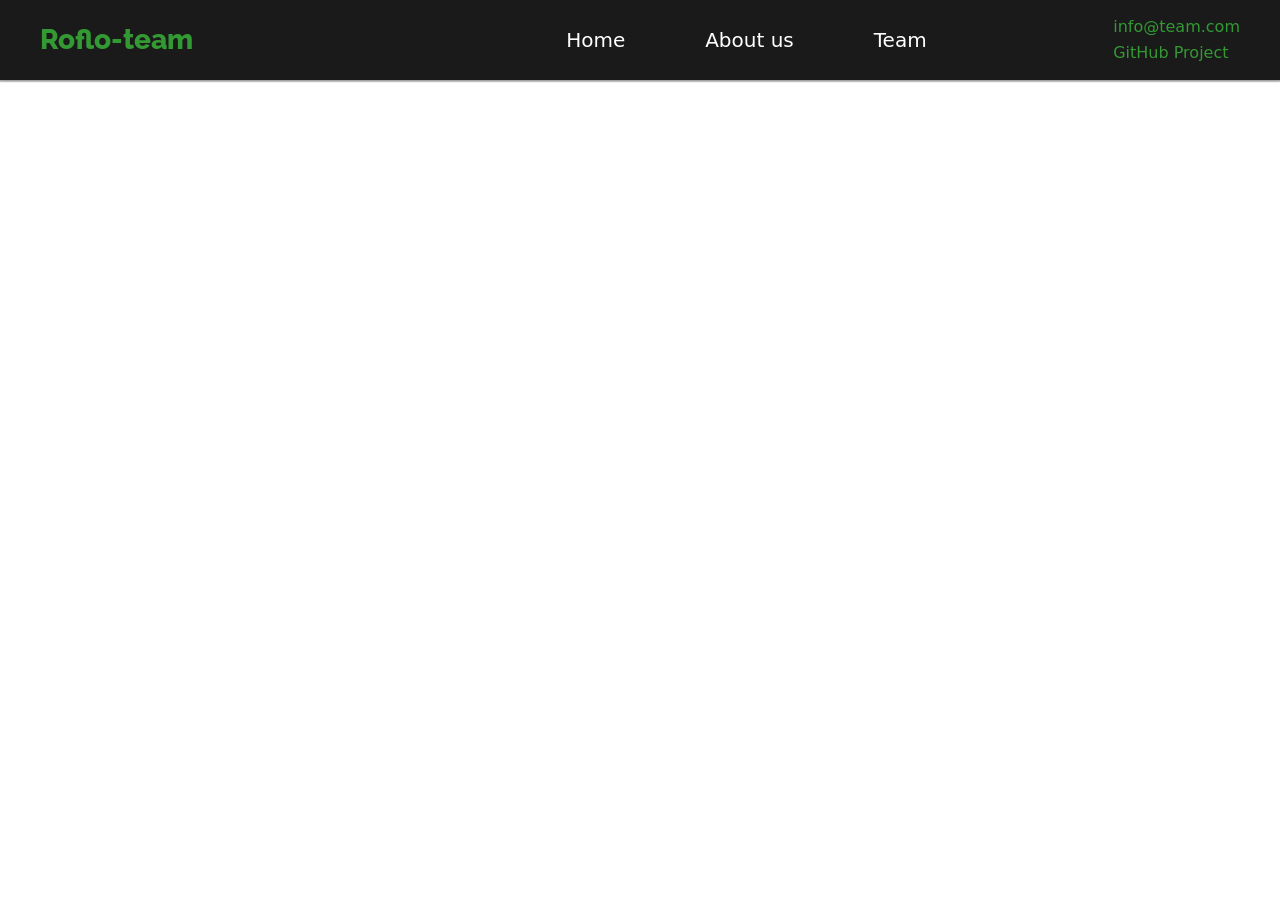
==== src/public/pages/about.html @ a8cd9650 "header" ====
<!DOCTYPE html>
<html lang="en">
<head>
    <meta charset="UTF-8">
    <meta http-equiv="X-UA-Compatible" content="IE=edge">
    <meta name="viewport" content="width=device-width, initial-scale=1.0">
    <link rel="stylesheet"
        href="https://cdnjs.cloudflare.com/ajax/libs/modern-normalize/1.0.0/modern-normalize.min.css" />
    <link rel="preconnect" href="https://fonts.googleapis.com">
    <link rel="preconnect" href="https://fonts.gstatic.com" crossorigin>
    <link href="https://fonts.googleapis.com/css2?family=Raleway:wght@800&family=Roboto:wght@400;500;700&display=swap"
        rel="stylesheet">
    <link rel="stylesheet" href="../css/style.css">
    <title>Our team</title>
</head>
<body>
    <header class="page-header">
        <div class="container mobile-header">
            <a href="/" class="logo">
                <span>Roflo-team</span>
            </a>
        
            <button type="button" class="menu-open-btn" aria-expanded="false" aria-controls="mobile-menu">
                <svg class="menu-icon" viewBox="0 0 32 22">
                    <use href="../images/icons.svg#icon-adid"></use>
                </svg>
            </button>
        </div>
    
        <div class="container header-container desktop-header">
            <a href="/" class="logo">
                <span>Roflo-team</span>
            </a>
        
            <nav class="navigation">
                <ul class="nav-list">
                    <li class="nav-item"><a href="/" class="nav-link">Home</a></li>
                    <li class="nav-item"><a href="/about" class="nav-link">About us</a></li>
                    <li class="nav-item"><a href="/team" class="nav-link">Team</a></li>
                </ul>
            </nav>
        
            <div class="contacts">
                <ul class="contacts-list">
                    <li class="contacts-item"><a href="mailto:info@team.com" class="contact-link">info@team.com</a></li>
                    <li class="contacts-item"><a href="https://github.com/" target="_blank" class="contact-link external">GitHub
                            Project</a></li>
                </ul>
            </div>
        </div>

        <div class="mobile-menu" id="mobile-menu">
            <div class="mobile-menu-container">
        
                <button type="button" class="menu-close-btn">
                    <svg class="close-icon" width="32" height="32">
                        <use href="../images/icons.svg#icon-close-mobile"></use>
                    </svg>
                </button>
        
                <nav class="mobile-navigation">
                    <ul class="mobile-nav-list">
                        <li><a href="/" class="nav-link">Home</a></li>
                        <li><a href="/about" class="nav-link">About us</a></li>
                        <li><a href="/team" class="nav-link">Team</a></li>
                    </ul>
                </nav>
        
                <div class="mobile-contacts">
                    <ul class="mobile-contacts-list">
                        <li><a href="mailto:info@team.com" class="contact-link">info@team.com</a></li>
                        <li><a href="https://github.com/" target="_blank" class="contact-link external">GitHub Project</a></li>
                    </ul>
                </div>
        
            </div>
        </div>
    </header>
    <main>
        <section class="section-hero"></section>
        <section class="section-about"></section>
        <section class="section-team"></section>
    </main>
    <footer>
    </footer>
    <script>
        const menu = document.getElementById("mobile-menu");
        const openBtn = document.querySelector(".menu-open-btn");
        const closeBtn = document.querySelector(".menu-close-btn");

        openBtn.addEventListener("click", () => {
            menu.classList.add("is-open");
        });

        closeBtn.addEventListener("click", () => {
            menu.classList.remove("is-open");
        });
    </script>
</body>
</html>
---- src/public/css/style.css ----
:root {
    /* --- Кольори Node.js Professional --- */
    --bg-color: #ffffff;  /* Основний фон сторінки */
    --text-color: #212121; /* Колір основного тексту */
    --primary-color: #339933; /* Фзелений (Node.js) */
    --primary-dark: #2b822b; /* Темніший зелений для ховерів */
    --accent-color: #66cc33; /* Яскравий зелений для акцентів */
    --header-bg: #1a1a1a; /* Темний фон для хедера та футера */
    --header-text: #f0f0f0; /* Світлий текст для темних блоків */
    --secondary-text: #757575; /* Сірий колір для допоміжного тексту */
    --white: #ffffff; /* Чистий білий */

    /* --- Шрифти (згідно з підключеними Google Fonts) --- */
    --main-font: 'Roboto', sans-serif;
    --secondary-font: 'Raleway', sans-serif;

    /* --- Допоміжні параметри --- */
    --transition: 250ms cubic-bezier(0.4, 0, 0.2, 1);
    /* Для плавної анімації посилань */
    --card-shadow: 0px 1px 3px rgba(0, 0, 0, 0.12),
        0px 1px 1px rgba(0, 0, 0, 0.14),
        0px 2px 1px rgba(0, 0, 0, 0.2);
}

body {
    
}




/* --- Базові стилі (для мобільних) --- */
.container {
    width: 100%;
    padding: 0 15px;
    margin: 0 auto;
}

/* ================= HEADER MOBILE ================= */

.page-header {
    background-color: var(--header-bg);
    color: var(--header-text);
    position: relative;
}

.mobile-header {
    display: flex;
    align-items: center;
    justify-content: space-between;
    height: 60px;
}

/* Логотип */
.logo {
    font-family: var(--secondary-font);
    font-weight: 800;
    font-size: 24px;
    line-height: 1;
    color: var(--primary-color);
    text-decoration: none;
}

.logo:hover {
    color: var(--accent-color);
}


.menu-open-btn {
    background: transparent;
    border: none;
    cursor: pointer;
    width: 44px;
    height: 44px;
    padding: 0;
    display: flex;
    align-items: center;
    justify-content: center;

    color: var(--primary-color);

}

.menu-open-btn:hover {
    color: var(--accent-color);
}

.menu-icon {
    width: 28px;
    height: 18px;
    display: block;
}

.desktop-header {
    display: none;
}

/* ================= MOBILE MENU BEAUTY ================= */

.mobile-menu {
    position: fixed;
    top: 0;
    right: 0;
    width: 65%;
    max-width: 400px;
    height: 100vh;

    background: rgba(26, 26, 26, 0.9);
    /* напівпрозорий сірий */
    backdrop-filter: blur(6px);

    transform: translateX(100%);
    transition: transform 350ms cubic-bezier(0.4, 0, 0.2, 1);

    z-index: 1000;
    padding: 40px 25px;
    display: flex;
    flex-direction: column;
}

.mobile-menu.is-open {
    transform: translateX(0);
}

/* Кнопка закриття */
.menu-close-btn {
    background: none;
    border: none;
    cursor: pointer;
    padding: 0;
    width: 40px;
    height: 40px;
    position: absolute;
    top: 20px;
    right: 20px;
}

.close-icon {
    width: 40px;
    height: 40px;
    color: var(--primary-color);
    transition: color var(--transition);
}

.menu-close-btn:hover .close-icon {
    color: var(--accent-color);
}

.mobile-nav-list {
    list-style: none;
    margin: 80px 0 40px 0;
    padding: 0;
    display: flex;
    flex-direction: column;
    gap: 24px;
}

.mobile-nav-list .nav-link {
    font-size: 26px;
    color: var(--white);
    text-decoration: none;
    position: relative;
    transition: color var(--transition);
}

.mobile-nav-list .nav-link::after {
    content: "";
    position: absolute;
    left: 0;
    bottom: -3px;
    width: 0;
    height: 3px;
    background: var(--primary-color);
    transition: width var(--transition);
}

.mobile-nav-list .nav-link:hover {
    color: var(--primary-color);
}

.mobile-nav-list .nav-link:hover::after {
    width: 100%;
}

.mobile-contacts-list {
    list-style: none;
    padding: 0;
    margin-top: auto;
    display: flex;
    flex-direction: column;
    gap: 16px;
}

.contact-link {
    color: var(--primary-color);
    font-size: 18px;
    text-decoration: none;
    transition: color var(--transition);
}

.contact-link:hover {
    color: var(--accent-color);
}

.desktop-header {
    display: none;
}



/* --- Адаптація для Планшетів (min-width: 768px) --- */
@media screen and (min-width: 768px) {
    .container {
        max-width: 768px;
    }

    .mobile-header {
        height: 70px;
    }

}

/* --- Адаптація для Десктопів (min-width: 1158px) --- */
@media screen and (min-width: 1158px) {
    .container {
        max-width: 1158px;
    }

    .mobile-header {
        display: none;
    }

    .desktop-header {
        display: flex;
        align-items: center;
        justify-content: space-between; 
        height: 80px;
        background-color: var(--header-bg);
        color: var(--header-text);
        position: fixed;
        top: 0;
        left: 0;
        width: 100%;
        z-index: 900;
        padding: 0 40px;
        box-shadow: var(--card-shadow);
    }
    
    .header-container {
        display: flex;
        align-items: center;
        width: 100%;
        max-width: 1400px;
    }
    
    .desktop-header .logo {
        font-size: 28px;
        margin-right: auto;
    }
    
    .navigation {
        margin: 0 auto;
    }
    
 .nav-list {
        list-style: none;
        display: flex;
        gap: 80px;
        margin: auto;
        padding: 0;
    }
    
    .nav-list .nav-link {
        color: var(--white);
        font-size: 20px;
        text-decoration: none;
        position: relative;
        transition: color var(--transition);
        padding-bottom: 4px;
    }
    

    .nav-list .nav-link::after {
        content: "";
        position: absolute;
        left: 0;
        bottom: -3px;
        width: 0;
        height: 3px;
        background: var(--primary-color);
        transition: width var(--transition);
    }
    
    .nav-list .nav-link:hover {
        color: var(--primary-color);
    }
    
    .nav-list .nav-link:hover::after {
        width: 100%;
    }
    
    .contacts {
       display: flex;
        flex-direction: column;
        justify-content: center;
    }
    
    .contacts-list {
        list-style: none;
        margin: 0;
        padding: 0;
        display: flex;
        flex-direction: column;
        gap: 8px;
    }

    .contacts-list .contact-link {
        color: var(--primary-color);
        font-size: 16px;
        text-decoration: none;
        transition: color var(--transition);
    }

    .contacts-list .contact-link:hover {
        color: var(--accent-color);
    }
        
    

}
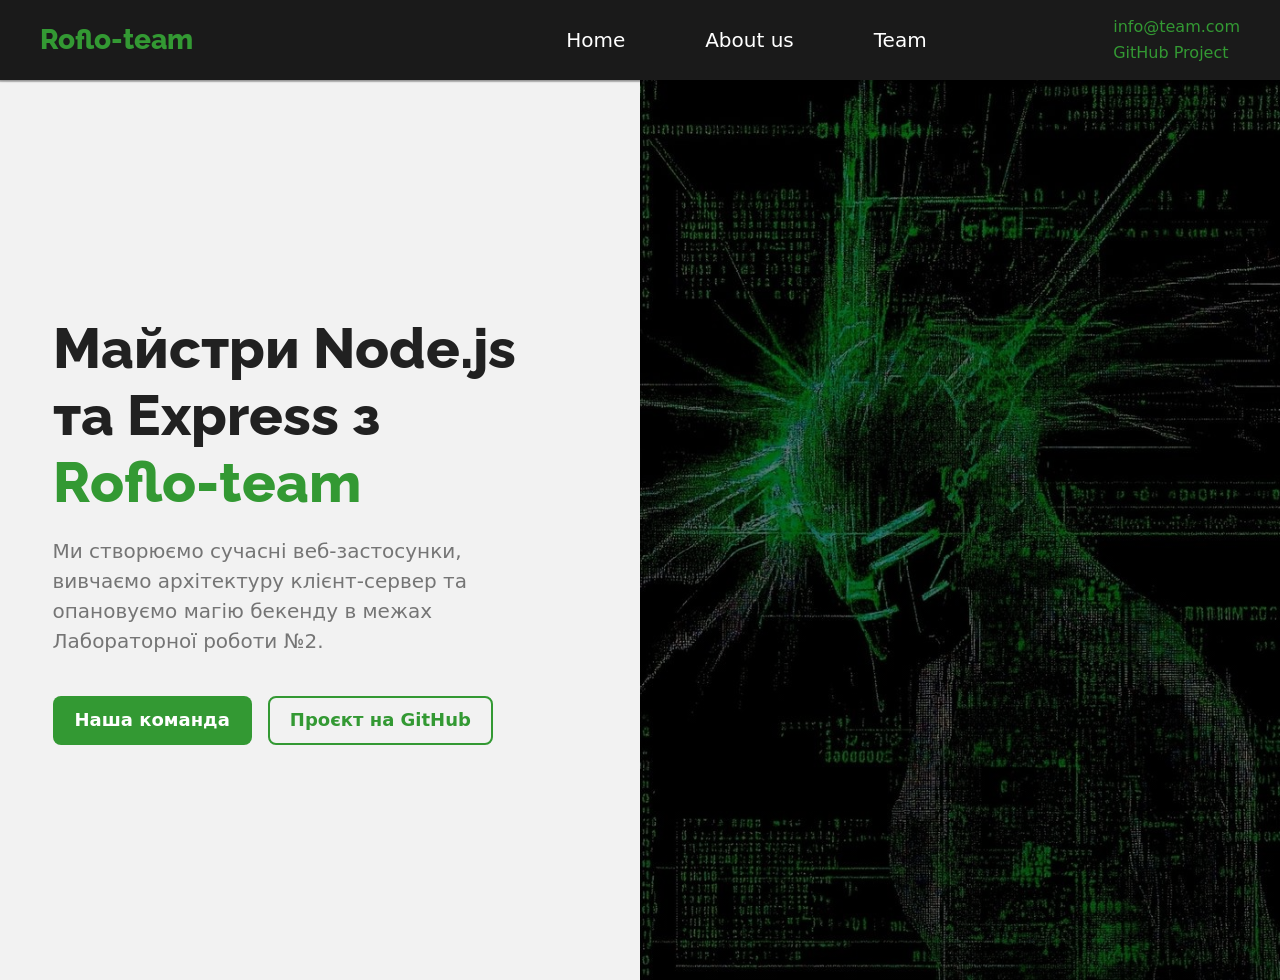
==== commit 47fa3783: "hero + fix header" ====
--- a/src/public/pages/about.html
+++ b/src/public/pages/about.html
@@ -77,24 +77,34 @@
         </div>
     </header>
     <main>
-        <section class="section-hero"></section>
+        <section class="section-hero" id="">
+            <div class="hero-left">
+                <div class="container hero-container">
+                    <div class="hero-content">
+                        <h1 class="hero-title">
+                            Майстри Node.js та Express з <span>Roflo-team</span>
+                        </h1>
+        
+                        <p class="hero-description">
+                            Ми створюємо сучасні веб-застосунки, вивчаємо архітектуру клієнт-сервер
+                            та опановуємо магію бекенду в межах Лабораторної роботи №2.
+                        </p>
+        
+                        <div class="hero-buttons">
+                            <a href="/team" class="btn btn-primary">Наша команда</a>
+                            <a href="https://github.com" target="_blank" class="btn btn-outline">Проєкт на GitHub</a>
+                        </div>
+                    </div>
+                </div>
+            </div>
+        
+            <div class="hero-right"></div>
+        </section>
         <section class="section-about"></section>
         <section class="section-team"></section>
     </main>
     <footer>
     </footer>
-    <script>
-        const menu = document.getElementById("mobile-menu");
-        const openBtn = document.querySelector(".menu-open-btn");
-        const closeBtn = document.querySelector(".menu-close-btn");
-
-        openBtn.addEventListener("click", () => {
-            menu.classList.add("is-open");
-        });
-
-        closeBtn.addEventListener("click", () => {
-            menu.classList.remove("is-open");
-        });
-    </script>
+    <script src="../stylejs/mobilemenu.js"></script>
 </body>
 </html>
--- a/src/public/css/style.css
+++ b/src/public/css/style.css
@@ -23,25 +23,27 @@
 }
 
 body {
-    
-}
-
-
-
-
-/* --- Базові стилі (для мобільних) --- */
+    padding-top: 60px;
+}
+
+
+/* ================= HEADER MOBILE ================= */
 .container {
     width: 100%;
     padding: 0 15px;
     margin: 0 auto;
 }
 
-/* ================= HEADER MOBILE ================= */
-
 .page-header {
     background-color: var(--header-bg);
     color: var(--header-text);
-    position: relative;
+    position: fixed;
+    top: 0;
+    left: 0;
+    width: 100%;
+    z-index: 1000;
+    box-shadow: var(--card-shadow);
+
 }
 
 .mobile-header {
@@ -206,6 +208,106 @@
     display: none;
 }
 
+/* ================= HERO SECTION (Mobile) ================= */
+
+.section-hero {
+    width: 100%;
+    min-height: 100vh;
+
+    background:
+        linear-gradient(rgba(0, 0, 0, 0.45), rgba(0, 0, 0, 0.55)),
+        url('../images/hero-bg.jpg') center/cover no-repeat;
+
+    display: flex;
+    align-items: center;
+    justify-content: center;
+
+    text-align: center;
+    color: var(--white);
+
+    padding: 120px 0 60px;
+    position: relative;
+}
+
+.hero-container {
+    display: flex;
+    justify-content: center;
+}
+
+.hero-content {
+    max-width: 500px;
+}
+
+.hero-title {
+    font-family: var(--secondary-font);
+    font-size: 32px;
+    font-weight: 800;
+    line-height: 1.2;
+    margin-bottom: 20px;
+}
+
+.hero-title span {
+    color: var(--primary-color);
+    border-radius: 1px;
+    border-color: #ffffff;
+}
+
+.hero-description {
+    font-size: 16px;
+    line-height: 1.5;
+    margin-bottom: 32px;
+    color: #e7e7e7;
+}
+
+.hero-buttons {
+    display: flex;
+    flex-direction: column;
+    gap: 16px;
+}
+
+.btn-primary {
+    background: var(--primary-color);
+    color: var(--white);
+
+    padding: 14px 22px;
+    border-radius: 8px;
+    font-size: 18px;
+    font-weight: 600;
+    text-decoration: none;
+
+    transition: background var(--transition), transform var(--transition);
+}
+
+.btn-primary:hover {
+    background: var(--primary-dark);
+}
+
+.btn-primary:active {
+    transform: scale(0.97);
+}
+
+.btn-outline {
+    border: 2px solid var(--primary-color);
+    color: var(--primary-color);
+
+    padding: 12px 20px;
+    border-radius: 8px;
+    font-size: 18px;
+    font-weight: 600;
+    text-decoration: none;
+
+    transition: color var(--transition), border-color var(--transition), background var(--transition), transform var(--transition);
+}
+
+.btn-outline:hover {
+    background: var(--primary-color);
+    color: var(--white);
+}
+
+.btn-outline:active {
+    transform: scale(0.97);
+}
+
 
 
 /* --- Адаптація для Планшетів (min-width: 768px) --- */
@@ -218,15 +320,75 @@
         height: 70px;
     }
 
+    .menu-icon {
+        width: 32px;
+        height: 20px;
+    }
+
+    .section-hero {
+        display: flex;
+        min-height: 100vh;
+        padding: 0;
+        background: none;
+        align-items: stretch;
+    }
+
+    .hero-left {
+        width: 50%;
+        background: #f2f2f2;
+        display: flex;
+        align-items: center;
+        justify-content: flex-end;
+        padding: 60px 20px 60px 0;
+    }
+
+    .hero-right {
+        width: 50%;
+        background:
+            linear-gradient(rgba(0, 0, 0, 0.45), rgba(0, 0, 0, 0.55)),
+            url('../images/hero-bg-desktop.jpg') center/cover no-repeat;
+    }
+
+    .hero-container {
+        margin: 0;
+        padding-left: 30px;
+        text-align: left;
+    }
+
+    .hero-buttons {
+        flex-direction: row;
+        gap: 16px;
+    }
+    
+    .hero-title {
+        margin-top: 0;
+        font-family: var(--secondary-font);
+        color: var(--text-color);
+    }
+
+
+    .hero-description {
+        color: var(--secondary-text);
+    }
+
+
 }
 
 /* --- Адаптація для Десктопів (min-width: 1158px) --- */
 @media screen and (min-width: 1158px) {
+    body {
+        padding-top: 80px;
+    }
+    
     .container {
         max-width: 1158px;
     }
 
     .mobile-header {
+        display: none;
+    }
+
+    .mobile-menu {
         display: none;
     }
 
@@ -262,7 +424,7 @@
         margin: 0 auto;
     }
     
- .nav-list {
+    .nav-list {
         list-style: none;
         display: flex;
         gap: 80px;
@@ -300,7 +462,7 @@
     }
     
     .contacts {
-       display: flex;
+        display: flex;
         flex-direction: column;
         justify-content: center;
     }
@@ -324,6 +486,20 @@
     .contacts-list .contact-link:hover {
         color: var(--accent-color);
     }
+
+    
+    .hero-left {
+        padding-right: 50px;
+    }
+
+    .hero-title {
+        font-size: 56px;
+    }
+
+    .hero-description {
+        font-size: 20px;
+        margin-bottom: 40px;
+    }
         
     
 
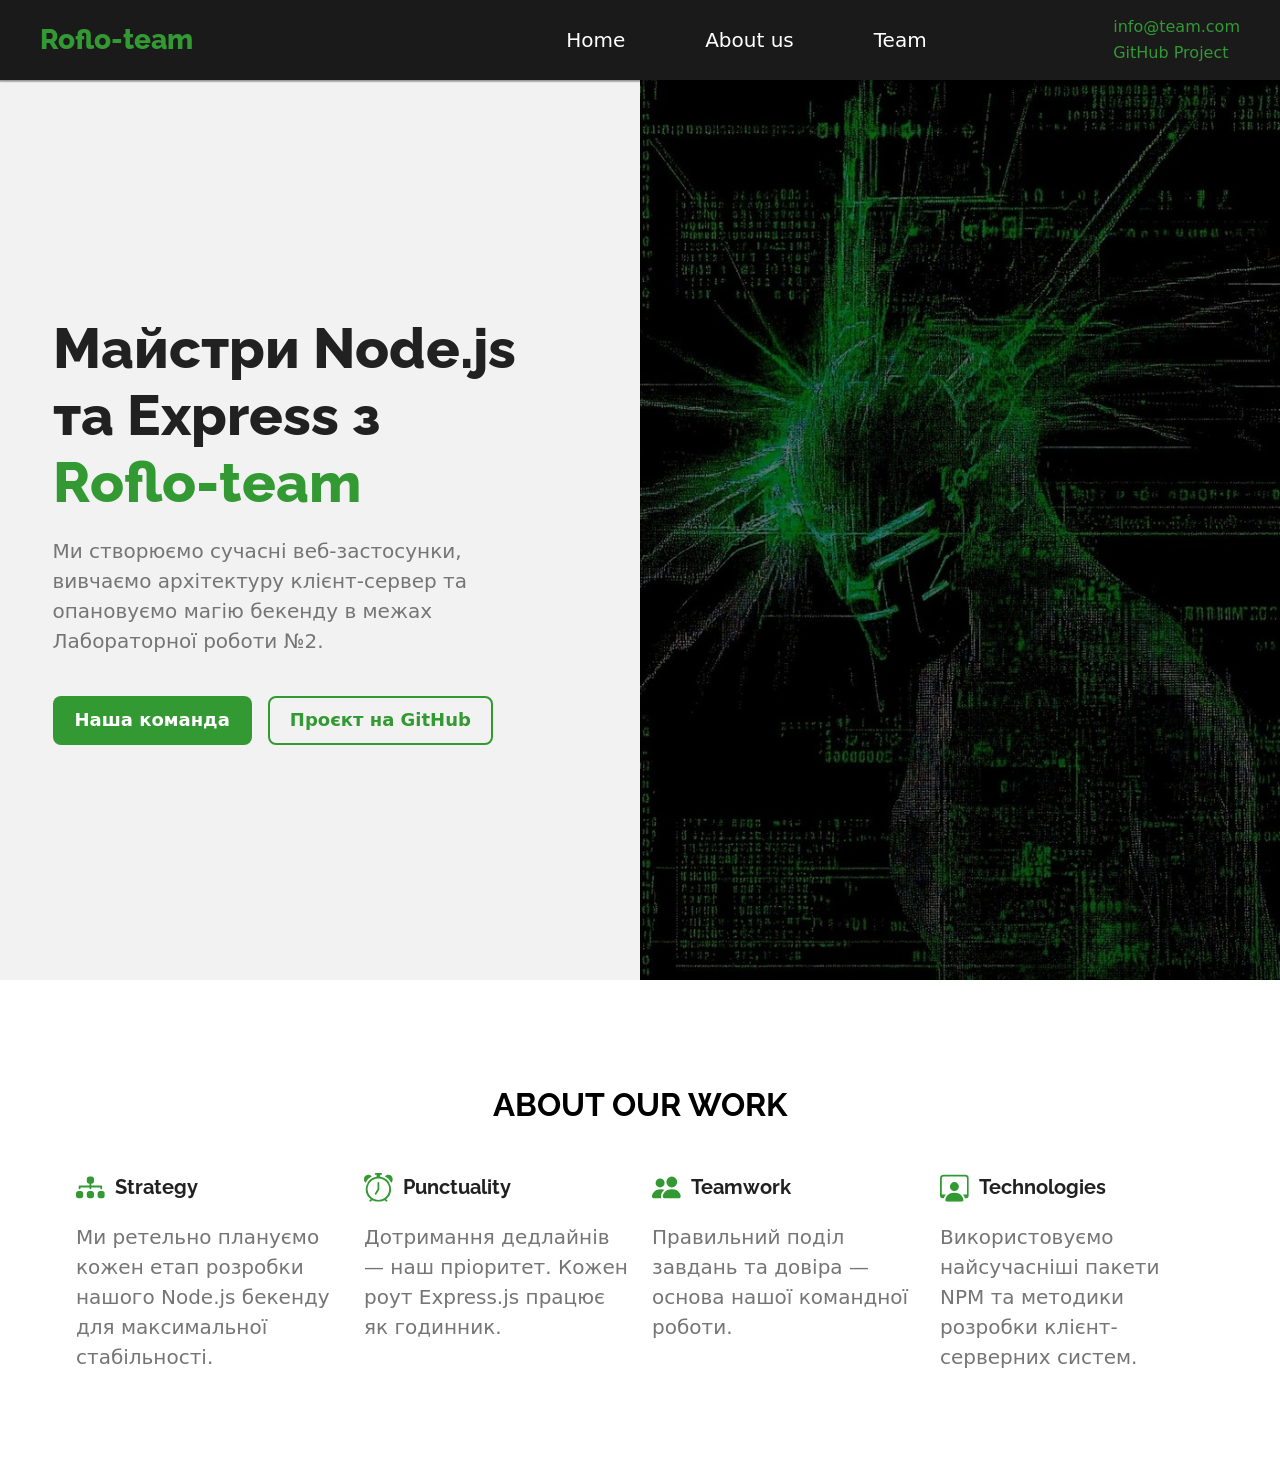
==== commit f1629a4e: "hotfix: move content from index to about page" ====
--- a/src/public/pages/about.html
+++ b/src/public/pages/about.html
@@ -1,110 +1,229 @@
-<!DOCTYPE html>
+<!doctype html>
 <html lang="en">
-<head>
-    <meta charset="UTF-8">
-    <meta http-equiv="X-UA-Compatible" content="IE=edge">
-    <meta name="viewport" content="width=device-width, initial-scale=1.0">
-    <link rel="stylesheet"
-        href="https://cdnjs.cloudflare.com/ajax/libs/modern-normalize/1.0.0/modern-normalize.min.css" />
-    <link rel="preconnect" href="https://fonts.googleapis.com">
-    <link rel="preconnect" href="https://fonts.gstatic.com" crossorigin>
-    <link href="https://fonts.googleapis.com/css2?family=Raleway:wght@800&family=Roboto:wght@400;500;700&display=swap"
-        rel="stylesheet">
-    <link rel="stylesheet" href="../css/style.css">
-    <title>Our team</title>
-</head>
-<body>
-    <header class="page-header">
-        <div class="container mobile-header">
-            <a href="/" class="logo">
-                <span>Roflo-team</span>
-            </a>
-        
-            <button type="button" class="menu-open-btn" aria-expanded="false" aria-controls="mobile-menu">
-                <svg class="menu-icon" viewBox="0 0 32 22">
-                    <use href="../images/icons.svg#icon-adid"></use>
-                </svg>
-            </button>
-        </div>
-    
-        <div class="container header-container desktop-header">
-            <a href="/" class="logo">
-                <span>Roflo-team</span>
-            </a>
-        
-            <nav class="navigation">
-                <ul class="nav-list">
-                    <li class="nav-item"><a href="/" class="nav-link">Home</a></li>
-                    <li class="nav-item"><a href="/about" class="nav-link">About us</a></li>
-                    <li class="nav-item"><a href="/team" class="nav-link">Team</a></li>
-                </ul>
-            </nav>
-        
-            <div class="contacts">
-                <ul class="contacts-list">
-                    <li class="contacts-item"><a href="mailto:info@team.com" class="contact-link">info@team.com</a></li>
-                    <li class="contacts-item"><a href="https://github.com/" target="_blank" class="contact-link external">GitHub
-                            Project</a></li>
-                </ul>
-            </div>
-        </div>
-
-        <div class="mobile-menu" id="mobile-menu">
-            <div class="mobile-menu-container">
-        
-                <button type="button" class="menu-close-btn">
-                    <svg class="close-icon" width="32" height="32">
-                        <use href="../images/icons.svg#icon-close-mobile"></use>
+    <head>
+        <meta charset="UTF-8" />
+        <meta http-equiv="X-UA-Compatible" content="IE=edge" />
+        <meta name="viewport" content="width=device-width, initial-scale=1.0" />
+        <link
+            rel="stylesheet"
+            href="https://cdnjs.cloudflare.com/ajax/libs/modern-normalize/1.0.0/modern-normalize.min.css"
+        />
+        <link rel="preconnect" href="https://fonts.googleapis.com" />
+        <link rel="preconnect" href="https://fonts.gstatic.com" crossorigin />
+        <link
+            href="https://fonts.googleapis.com/css2?family=Raleway:wght@800&family=Roboto:wght@400;500;700&display=swap"
+            rel="stylesheet"
+        />
+        <link rel="stylesheet" href="../css/style.css" />
+        <title>Our team</title>
+    </head>
+    <body>
+        <header class="page-header">
+            <div class="container mobile-header">
+                <a href="/" class="logo">
+                    <span>Roflo-team</span>
+                </a>
+
+                <button
+                    type="button"
+                    class="menu-open-btn"
+                    aria-expanded="false"
+                    aria-controls="mobile-menu"
+                >
+                    <svg class="menu-icon" viewBox="0 0 32 22">
+                        <use href="../images/icons.svg#icon-adid"></use>
                     </svg>
                 </button>
-        
-                <nav class="mobile-navigation">
-                    <ul class="mobile-nav-list">
-                        <li><a href="/" class="nav-link">Home</a></li>
-                        <li><a href="/about" class="nav-link">About us</a></li>
-                        <li><a href="/team" class="nav-link">Team</a></li>
+            </div>
+
+            <div class="container header-container desktop-header">
+                <a href="/" class="logo">
+                    <span>Roflo-team</span>
+                </a>
+
+                <nav class="navigation">
+                    <ul class="nav-list">
+                        <li class="nav-item">
+                            <a href="/" class="nav-link">Home</a>
+                        </li>
+                        <li class="nav-item">
+                            <a href="/about" class="nav-link">About us</a>
+                        </li>
+                        <li class="nav-item">
+                            <a href="/team" class="nav-link">Team</a>
+                        </li>
                     </ul>
                 </nav>
-        
-                <div class="mobile-contacts">
-                    <ul class="mobile-contacts-list">
-                        <li><a href="mailto:info@team.com" class="contact-link">info@team.com</a></li>
-                        <li><a href="https://github.com/" target="_blank" class="contact-link external">GitHub Project</a></li>
+
+                <div class="contacts">
+                    <ul class="contacts-list">
+                        <li class="contacts-item">
+                            <a href="mailto:info@team.com" class="contact-link"
+                                >info@team.com</a
+                            >
+                        </li>
+                        <li class="contacts-item">
+                            <a
+                                href="https://github.com/"
+                                target="_blank"
+                                class="contact-link external"
+                                >GitHub Project</a
+                            >
+                        </li>
                     </ul>
                 </div>
-        
             </div>
-        </div>
-    </header>
-    <main>
-        <section class="section-hero" id="">
-            <div class="hero-left">
-                <div class="container hero-container">
-                    <div class="hero-content">
-                        <h1 class="hero-title">
-                            Майстри Node.js та Express з <span>Roflo-team</span>
-                        </h1>
-        
-                        <p class="hero-description">
-                            Ми створюємо сучасні веб-застосунки, вивчаємо архітектуру клієнт-сервер
-                            та опановуємо магію бекенду в межах Лабораторної роботи №2.
-                        </p>
-        
-                        <div class="hero-buttons">
-                            <a href="/team" class="btn btn-primary">Наша команда</a>
-                            <a href="https://github.com" target="_blank" class="btn btn-outline">Проєкт на GitHub</a>
+
+            <div class="mobile-menu" id="mobile-menu">
+                <div class="mobile-menu-container">
+                    <button type="button" class="menu-close-btn">
+                        <svg class="close-icon" width="32" height="32">
+                            <use
+                                href="../images/icons.svg#icon-close-mobile"
+                            ></use>
+                        </svg>
+                    </button>
+
+                    <nav class="mobile-navigation">
+                        <ul class="mobile-nav-list">
+                            <li><a href="/" class="nav-link">Home</a></li>
+                            <li>
+                                <a href="/about" class="nav-link">About us</a>
+                            </li>
+                            <li><a href="/team" class="nav-link">Team</a></li>
+                        </ul>
+                    </nav>
+
+                    <div class="mobile-contacts">
+                        <ul class="mobile-contacts-list">
+                            <li>
+                                <a
+                                    href="mailto:info@team.com"
+                                    class="contact-link"
+                                    >info@team.com</a
+                                >
+                            </li>
+                            <li>
+                                <a
+                                    href="https://github.com/"
+                                    target="_blank"
+                                    class="contact-link external"
+                                    >GitHub Project</a
+                                >
+                            </li>
+                        </ul>
+                    </div>
+                </div>
+            </div>
+        </header>
+        <main>
+            <section class="section-hero" id="">
+                <div class="hero-left">
+                    <div class="container hero-container">
+                        <div class="hero-content">
+                            <h1 class="hero-title">
+                                Майстри Node.js та Express з
+                                <span>Roflo-team</span>
+                            </h1>
+
+                            <p class="hero-description">
+                                Ми створюємо сучасні веб-застосунки, вивчаємо
+                                архітектуру клієнт-сервер та опановуємо магію
+                                бекенду в межах Лабораторної роботи №2.
+                            </p>
+
+                            <div class="hero-buttons">
+                                <a href="/team" class="btn btn-primary"
+                                    >Наша команда</a
+                                >
+                                <a
+                                    href="https://github.com"
+                                    target="_blank"
+                                    class="btn btn-outline"
+                                    >Проєкт на GitHub</a
+                                >
+                            </div>
                         </div>
                     </div>
                 </div>
-            </div>
-        
-            <div class="hero-right"></div>
-        </section>
-        <section class="section-about"></section>
-        <section class="section-team"></section>
-    </main>
-    <footer>
-    </footer>
-    <script src="../stylejs/mobilemenu.js"></script>
-</body>
-</html>+
+                <div class="hero-right"></div>
+            </section>
+            <section class="section-about">
+                <div class="container">
+                    <h2 class="about-title">About Our Work</h2>
+
+                    <ul class="about-list">
+                        <li class="about-item">
+                            <div class="about-header-wrapper">
+                                <div class="about-icon-box">
+                                    <svg class="about-icon">
+                                        <use
+                                            href="../images/icons.svg#icon-strategy"
+                                        ></use>
+                                    </svg>
+                                </div>
+                                <h3 class="about-subtitle">Strategy</h3>
+                            </div>
+                            <p class="about-text">
+                                Ми ретельно плануємо кожен етап розробки нашого
+                                Node.js бекенду для максимальної стабільності.
+                            </p>
+                        </li>
+                        <li class="about-item">
+                            <div class="about-header-wrapper">
+                                <div class="about-icon-box">
+                                    <svg class="about-icon">
+                                        <use
+                                            href="../images/icons.svg#icon-punctuality"
+                                        ></use>
+                                    </svg>
+                                </div>
+                                <h3 class="about-subtitle">Punctuality</h3>
+                            </div>
+                            <p class="about-text">
+                                Дотримання дедлайнів — наш пріоритет. Кожен роут
+                                Express.js працює як годинник.
+                            </p>
+                        </li>
+                        <li class="about-item">
+                            <div class="about-header-wrapper">
+                                <div class="about-icon-box">
+                                    <svg class="about-icon">
+                                        <use
+                                            href="../images/icons.svg#icon-teamwork"
+                                        ></use>
+                                    </svg>
+                                </div>
+                                <h3 class="about-subtitle">Teamwork</h3>
+                            </div>
+                            <p class="about-text">
+                                Правильний поділ завдань та довіра — основа
+                                нашої командної роботи.
+                            </p>
+                        </li>
+                        <li class="about-item">
+                            <div class="about-header-wrapper">
+                                <div class="about-icon-box">
+                                    <svg class="about-icon">
+                                        <use
+                                            href="../images/icons.svg#icon-technologies"
+                                        ></use>
+                                    </svg>
+                                </div>
+                                <h3 class="about-subtitle">Technologies</h3>
+                            </div>
+                            <p class="about-text">
+                                Використовуємо найсучасніші пакети NPM та
+                                методики розробки клієнт-серверних систем.
+                            </p>
+                        </li>
+                    </ul>
+                </div>
+            </section>
+            <section class="section-team"></section>
+        </main>
+        <footer></footer>
+        <script src="../stylejs/mobilemenu.js"></script>
+    </body>
+</html>
--- a/src/public/css/style.css
+++ b/src/public/css/style.css
@@ -289,13 +289,11 @@
 .btn-outline {
     border: 2px solid var(--primary-color);
     color: var(--primary-color);
-
     padding: 12px 20px;
     border-radius: 8px;
     font-size: 18px;
     font-weight: 600;
     text-decoration: none;
-
     transition: color var(--transition), border-color var(--transition), background var(--transition), transform var(--transition);
 }
 
@@ -309,9 +307,75 @@
 }
 
 
+.section-about {
+    background-color: var(--bg-color);
+    padding: 50px 0;
+}
+
+.about-title {
+    font-family: var(--secondary-font);
+    font-size: 32px;
+    font-weight: 700;
+    text-align: center;
+    margin-bottom: 30px;
+    text-transform: uppercase;
+}
+
+.about-list {
+    list-style: none;
+    padding: 0;
+    margin: 0;
+    display: grid;
+    grid-template-columns: 1fr;
+    gap: 15px;
+}
+
+.about-item {
+    text-align: center;
+}
+
+
+
+.about-header-wrapper {
+    display: flex;
+    flex-direction: column;
+    align-items: center;
+    gap: 12px;
+    margin-bottom: 12px;
+}
+
+.about-icon {
+    width: 2.5em;
+    height: 2.5em;
+    fill: currentColor;
+}
+
+.about-icon-box {
+    display: flex;
+    align-items: center;
+    justify-content: center;
+    color: var(--primary-color);
+}
+
+.about-subtitle {
+    font-family: var(--secondary-font);
+    font-weight: 700;
+    font-size: 24px;
+    margin: 0;
+    color: var(--text-color);
+}
+
+.about-text {
+    font-size: 20px;
+    line-height: 1.5;
+    color: var(--secondary-text);
+}
+
 
 /* --- Адаптація для Планшетів (min-width: 768px) --- */
 @media screen and (min-width: 768px) {
+    
+
     .container {
         max-width: 768px;
     }
@@ -370,7 +434,34 @@
     .hero-description {
         color: var(--secondary-text);
     }
-
+    
+    .about-title {
+        margin-bottom: 50px;
+    } 
+
+    .about-list {
+        grid-template-columns: repeat(2, 1fr); /* Два блоки зверху, два знизу */
+        gap: 30px 24px;
+    }
+    
+    .about-item {
+        text-align: left; 
+    }
+    
+    .about-icon-box {
+        justify-content: flex-start;
+    }
+
+    .about-icon {
+        width: 1.5em;
+        height: 1.5em;
+    }
+
+    .about-header-wrapper {
+        flex-direction: row;
+        justify-content: flex-start;
+        align-items: center;
+    }
 
 }
 
@@ -500,7 +591,31 @@
         font-size: 20px;
         margin-bottom: 40px;
     }
+
+    .about-header-wrapper {
+        flex-direction: row;
+        gap: 10px;
+    }
         
-    
+    .section-about {
+        padding: 80px 0; 
+    }
+
+    .about-title {
+    margin-bottom: 50px;
+    } 
+
+    .about-list {
+        grid-template-columns: repeat(4, 1fr);
+    }
+
+    .about-subtitle {
+        font-size: 20px;
+    }
+    
+    .about-icon {
+        width: 1.8em;
+        height: 1.8em;
+    }
 
 }
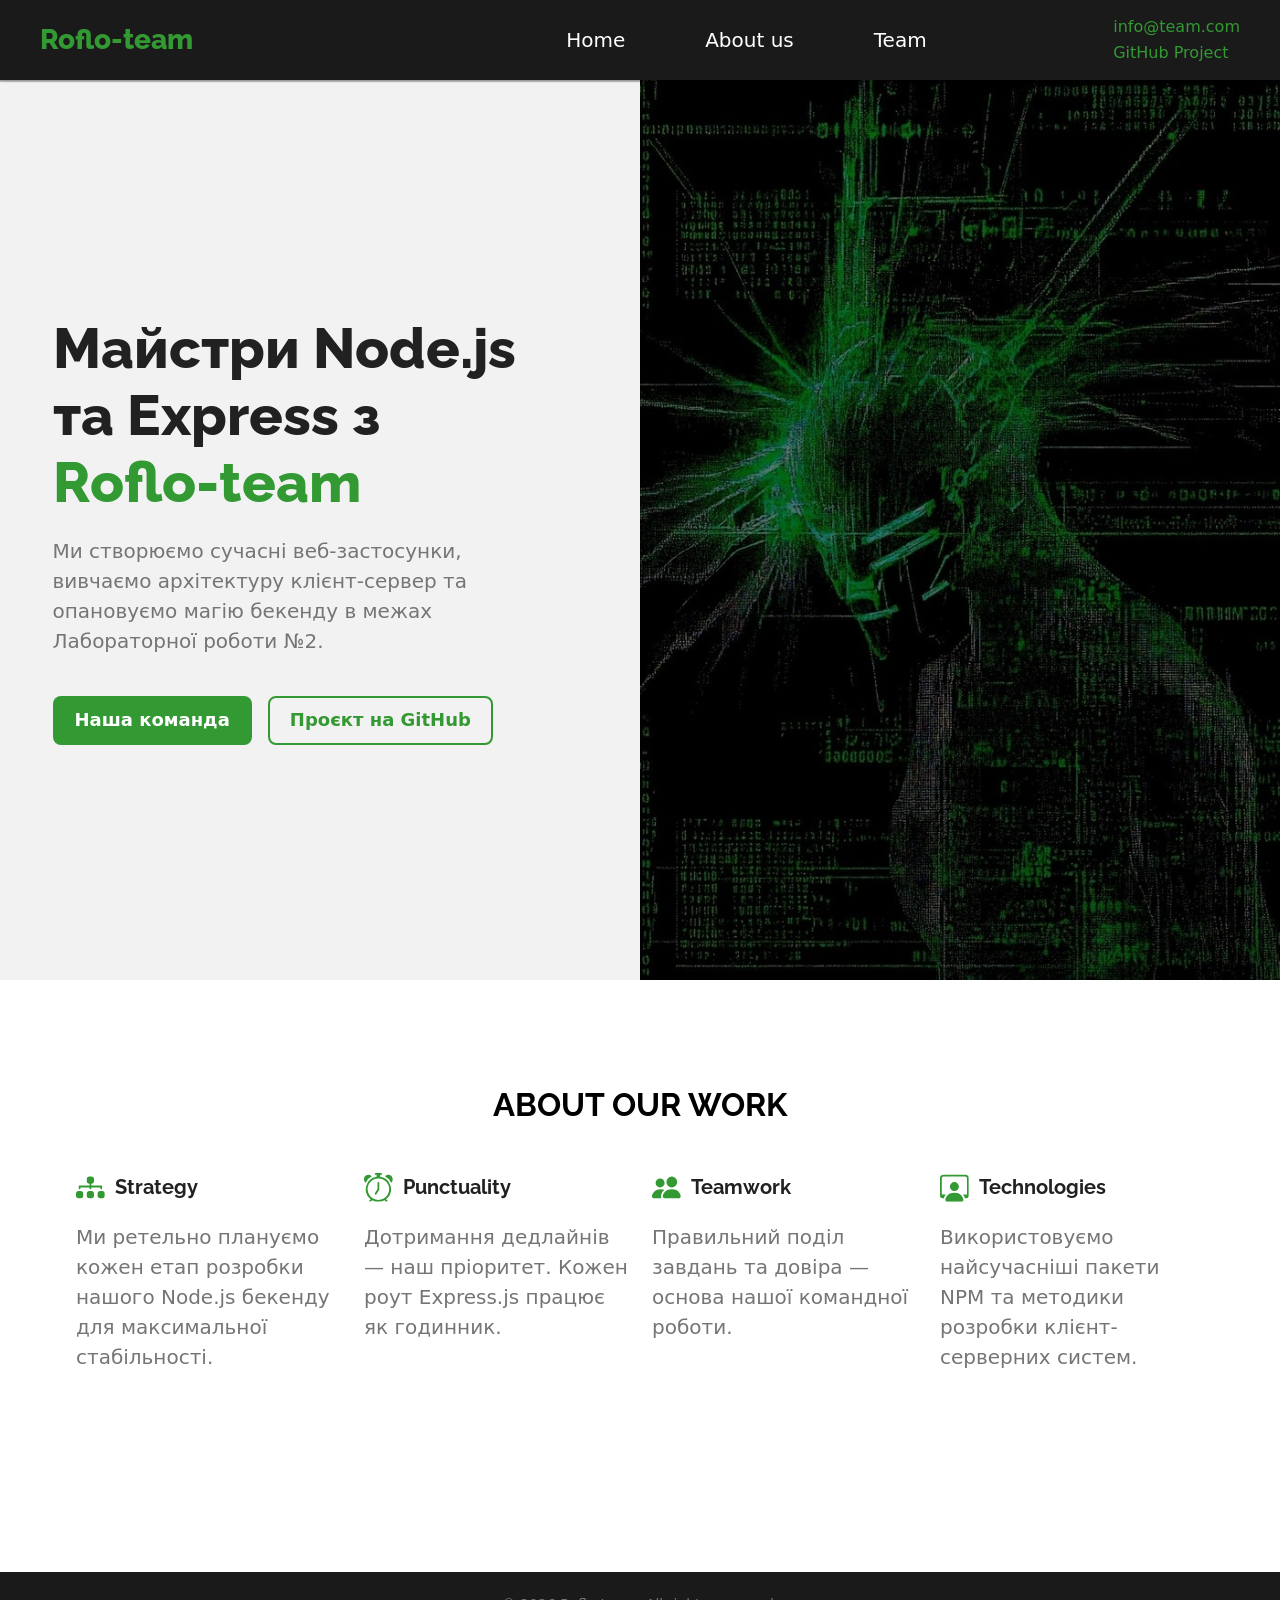
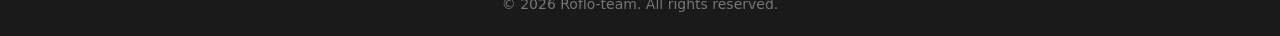
==== commit 695e7024: "add dynamic team & member pages, data and styles created logic to controller, service and repository" ====
--- a/src/public/pages/about.html
+++ b/src/public/pages/about.html
@@ -223,7 +223,11 @@
             </section>
             <section class="section-team"></section>
         </main>
-        <footer></footer>
-        <script src="../stylejs/mobilemenu.js"></script>
+        <footer class="page-footer">
+    <div class="container footer-container">
+        <p class="footer-text">&copy; 2026 Roflo-team. All rights reserved.</p>
+    </div>
+        </footer>
+        <script src="/stylejs/mobilemenu.js"></script>
     </body>
 </html>
--- a/src/public/css/style.css
+++ b/src/public/css/style.css
@@ -503,7 +503,7 @@
         display: flex;
         align-items: center;
         width: 100%;
-        max-width: 1400px;
+        max-width: 100%;
     }
     
     .desktop-header .logo {
@@ -618,4 +618,237 @@
         height: 1.8em;
     }
 
+}
+
+/* ================= FOOTER ================= */
+.page-footer {
+    background-color: var(--header-bg);
+    color: var(--header-text);
+    padding: 24px 0;
+    text-align: center;
+}
+
+.footer-text {
+    font-size: 14px;
+    margin: 0;
+    color: var(--secondary-text);
+}
+
+/* ================= TEAM PAGE ================= */
+.section-team {
+    padding: 40px 0 60px;
+}
+
+.team-title {
+    font-family: var(--secondary-font);
+    font-size: 32px;
+    font-weight: 800;
+    text-align: center;
+    margin-bottom: 8px;
+    color: var(--text-color);
+}
+
+.team-subtitle {
+    text-align: center;
+    font-size: 16px;
+    color: var(--secondary-text);
+    margin-bottom: 40px;
+}
+
+.team-list {
+    list-style: none;
+    padding: 0;
+    margin: 0;
+    display: grid;
+    grid-template-columns: 1fr;
+    gap: 24px;
+}
+
+.team-card {
+    background: var(--white);
+    border-radius: 12px;
+    box-shadow: var(--card-shadow);
+    overflow: hidden;
+    transition: transform var(--transition), box-shadow var(--transition);
+}
+
+.team-card:hover {
+    transform: translateY(-4px);
+    box-shadow: 0 8px 24px rgba(0, 0, 0, 0.15);
+}
+
+.card-img-wrapper {
+    width: 100%;
+    height: 220px;
+    overflow: hidden;
+    background: #eee;
+}
+
+.card-img {
+    width: 100%;
+    height: 100%;
+    object-fit: cover;
+}
+
+.card-content {
+    padding: 20px;
+}
+
+.card-name {
+    font-family: var(--secondary-font);
+    font-size: 22px;
+    font-weight: 700;
+    margin: 0 0 8px;
+    color: var(--text-color);
+}
+
+.card-group,
+.card-age {
+    font-size: 14px;
+    color: var(--secondary-text);
+    margin: 4px 0;
+}
+
+.card-section-title,
+.member-section-title {
+    font-size: 14px;
+    font-weight: 700;
+    text-transform: uppercase;
+    color: var(--text-color);
+    margin: 16px 10px 8px;
+}
+
+.skill-list,
+.hobby-list {
+    list-style: none;
+    padding: 0;
+    margin: 0;
+    display: flex;
+    flex-wrap: wrap;
+    gap: 8px;
+}
+
+.skill-tag {
+    background: var(--primary-color);
+    color: var(--white);
+    padding: 4px 12px;
+    border-radius: 20px;
+    font-size: 13px;
+    font-weight: 500;
+}
+
+.hobby-tag {
+    background: #f0f0f0;
+    color: var(--text-color);
+    padding: 4px 12px;
+    border-radius: 20px;
+    font-size: 13px;
+}
+
+.card-btn {
+    display: inline-block;
+    margin-top: 16px;
+    text-align: center;
+    font-size: 14px;
+    padding: 10px 20px;
+}
+
+/* ================= MEMBER PAGE ================= */
+.section-member {
+    padding: 40px 0px 60px;
+}
+
+.back-link {
+    display: inline-block;
+    margin-bottom: 24px;
+    color: var(--primary-color);
+    font-size: 16px;
+    text-decoration: none;
+    font-weight: 500;
+    transition: color var(--transition);
+}
+
+.back-link:hover {
+    color: var(--primary-dark);
+}
+
+.member-profile {
+    display: flex;
+    flex-direction: column;
+    gap: 24px;
+}
+
+.member-photo-wrapper {
+    width: 100%;
+    max-width: 360px;
+    border-radius: 12px;
+    overflow: hidden;
+    box-shadow: var(--card-shadow);
+    background: #eee;
+}
+
+.member-photo {
+    width: 100%;
+    display: block;
+    object-fit: cover;
+}
+
+.member-name {
+    font-family: var(--secondary-font);
+    font-size: 32px;
+    font-weight: 800;
+    margin: 0 0 8px;
+    color: var(--text-color);
+}
+
+.member-group,
+.member-age {
+    font-size: 16px;
+    color: var(--secondary-text);
+    margin: 4px 0;
+}
+
+.member-section {
+    margin-top: 20px;
+}
+
+/* ---- Tablet (768px+) ---- */
+@media screen and (min-width: 768px) {
+    .team-list {
+        grid-template-columns: repeat(2, 1fr);
+    }
+
+    .member-profile {
+        flex-direction: row;
+        align-items: flex-start;
+    }
+
+    .member-photo-wrapper {
+        flex-shrink: 0;
+    }
+}
+
+/* ---- Desktop (1158px+) ---- */
+@media screen and (min-width: 1158px) {
+    .team-title {
+        font-size: 40px;
+    }
+
+    .team-subtitle {
+        font-size: 18px;
+        margin-bottom: 50px;
+    }
+
+    .team-list {
+        grid-template-columns: repeat(3, 1fr);
+        gap: 30px;
+    }
+
+    .card-img-wrapper {
+        height: 260px;
+    }
+
+    .member-name {
+        font-size: 40px;
+    }
 }
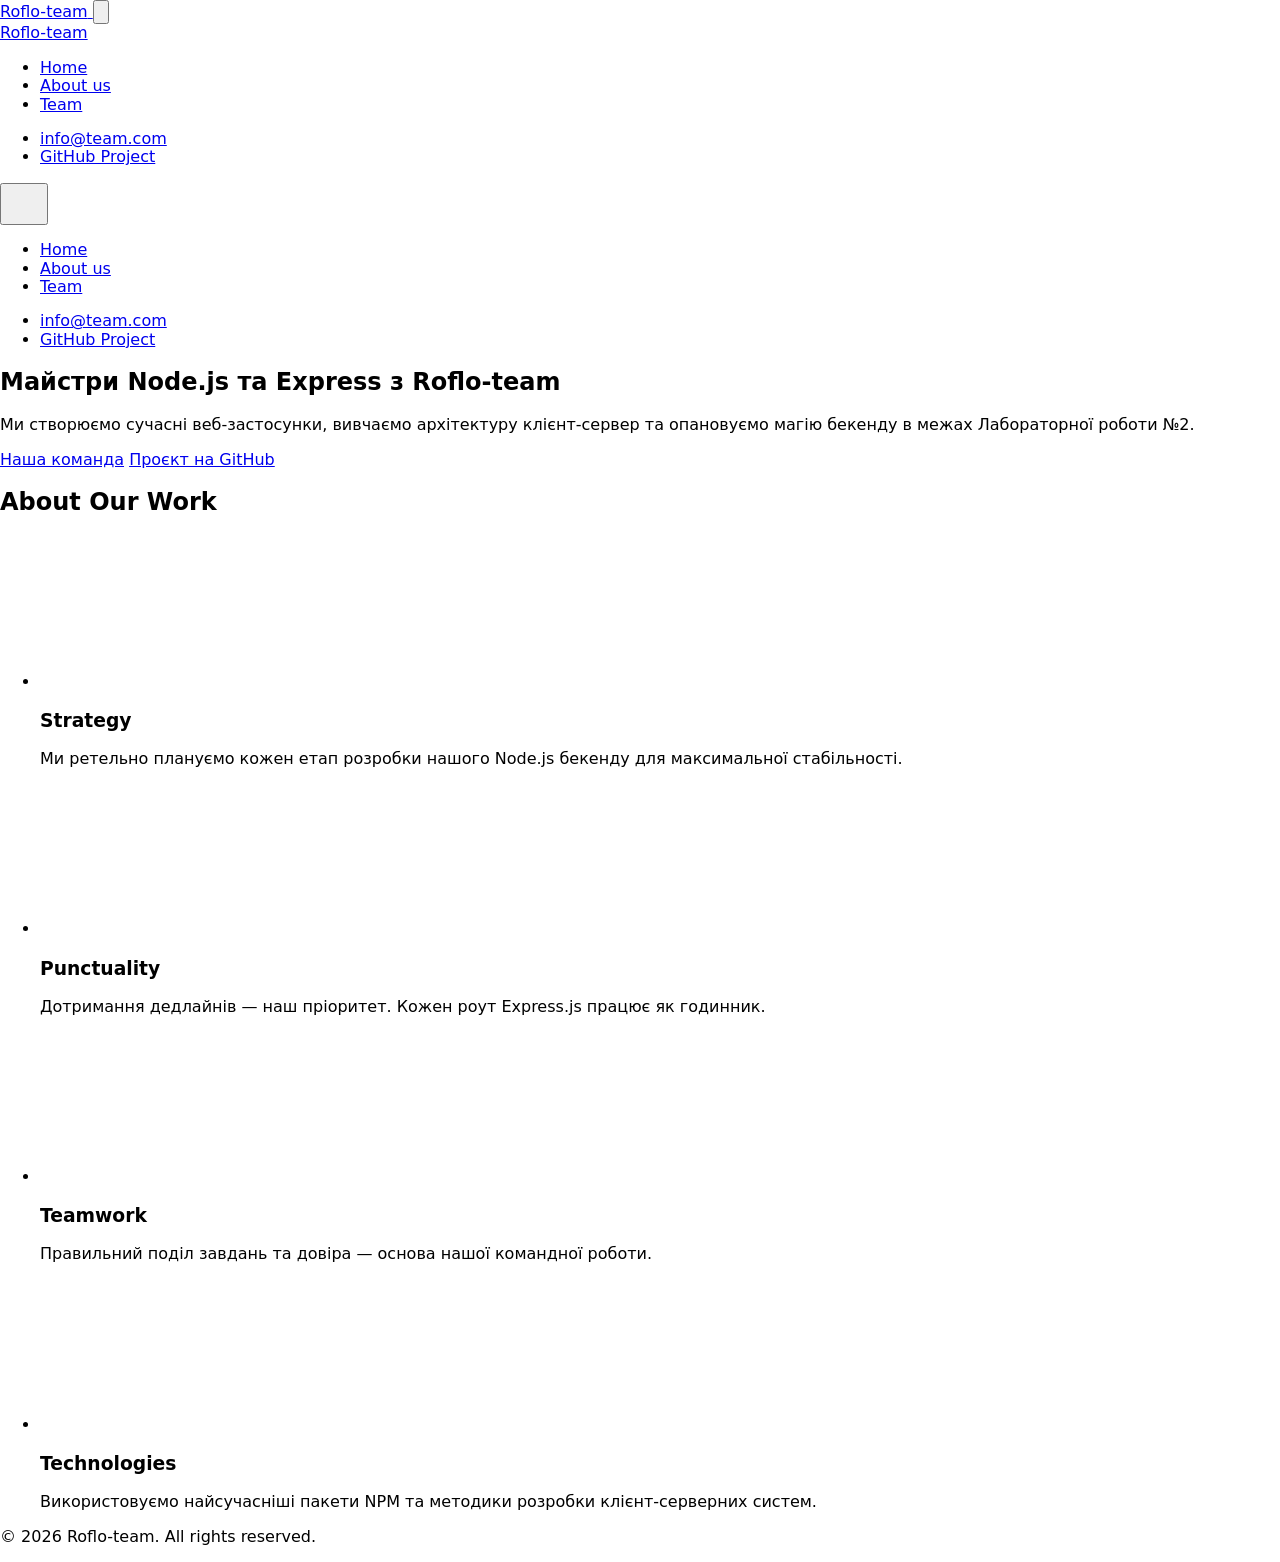
==== commit 8f2c46c4: "feature/home + layout" ====
--- a/src/public/pages/about.html
+++ b/src/public/pages/about.html
@@ -14,7 +14,7 @@
             href="https://fonts.googleapis.com/css2?family=Raleway:wght@800&family=Roboto:wght@400;500;700&display=swap"
             rel="stylesheet"
         />
-        <link rel="stylesheet" href="../css/style.css" />
+        <link rel="stylesheet" href="/css/style.css" />
         <title>Our team</title>
     </head>
     <body>
@@ -31,7 +31,7 @@
                     aria-controls="mobile-menu"
                 >
                     <svg class="menu-icon" viewBox="0 0 32 22">
-                        <use href="../images/icons.svg#icon-adid"></use>
+                        <use href="/images/icons.svg#icon-adid"></use>
                     </svg>
                 </button>
             </div>
@@ -79,7 +79,7 @@
                     <button type="button" class="menu-close-btn">
                         <svg class="close-icon" width="32" height="32">
                             <use
-                                href="../images/icons.svg#icon-close-mobile"
+                                href="/images/icons.svg#icon-close-mobile"
                             ></use>
                         </svg>
                     </button>
@@ -159,7 +159,7 @@
                                 <div class="about-icon-box">
                                     <svg class="about-icon">
                                         <use
-                                            href="../images/icons.svg#icon-strategy"
+                                            href="/images/icons.svg#icon-strategy"
                                         ></use>
                                     </svg>
                                 </div>
@@ -175,7 +175,7 @@
                                 <div class="about-icon-box">
                                     <svg class="about-icon">
                                         <use
-                                            href="../images/icons.svg#icon-punctuality"
+                                            href="/images/icons.svg#icon-punctuality"
                                         ></use>
                                     </svg>
                                 </div>
@@ -191,7 +191,7 @@
                                 <div class="about-icon-box">
                                     <svg class="about-icon">
                                         <use
-                                            href="../images/icons.svg#icon-teamwork"
+                                            href="/images/icons.svg#icon-teamwork"
                                         ></use>
                                     </svg>
                                 </div>
@@ -207,7 +207,7 @@
                                 <div class="about-icon-box">
                                     <svg class="about-icon">
                                         <use
-                                            href="../images/icons.svg#icon-technologies"
+                                            href="/images/icons.svg#icon-technologies"
                                         ></use>
                                     </svg>
                                 </div>
